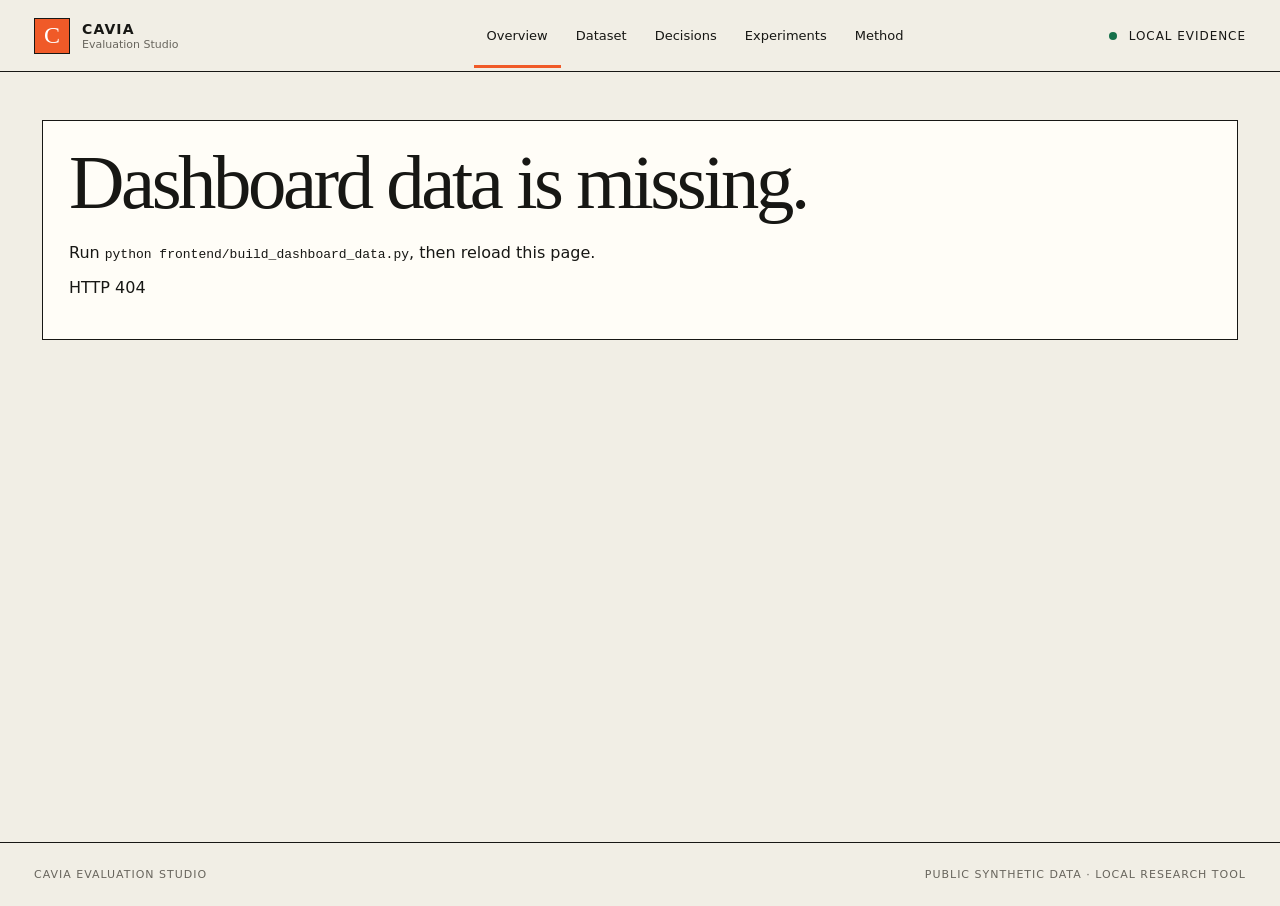
==== index.html @ bb99e4e7 "feat: add CAVIA evaluation studio" ====
<!doctype html>
<html lang="en">
<head>
  <meta charset="utf-8">
  <meta name="viewport" content="width=device-width, initial-scale=1">
  <meta name="description" content="Local research dashboard for the CAVIA sequential matching policy.">
  <title>CAVIA Evaluation Studio</title>
  <link rel="stylesheet" href="styles.css">
</head>
<body>
  <header class="masthead">
    <a class="brand" href="#overview" aria-label="CAVIA Evaluation Studio home">
      <span class="brand-mark">C</span>
      <span><strong>CAVIA</strong><small>Evaluation Studio</small></span>
    </a>
    <nav aria-label="Dashboard sections">
      <button class="nav-link active" data-view="overview">Overview</button>
      <button class="nav-link" data-view="dataset">Dataset</button>
      <button class="nav-link" data-view="decisions">Decisions</button>
      <button class="nav-link" data-view="experiments">Experiments</button>
      <button class="nav-link" data-view="method">Method</button>
    </nav>
    <div class="run-state"><span></span> Local evidence</div>
  </header>

  <main id="app">
    <section class="view active" id="view-overview" aria-labelledby="overview-title">
      <div class="hero-grid">
        <div>
          <p class="eyebrow">Sequential reciprocal matching / public simulator</p>
          <h1 id="overview-title">See every decision.<br>Question every score.</h1>
          <p class="hero-copy">A visual workbench for the synthetic populations, clarification choices, feasible graph, daily allocation and matched-seed experiments behind CAVIA.</p>
        </div>
        <div class="hero-note">
          <span>Evidence boundary</span>
          <p>This dashboard contains synthetic public data and local simulator results. It does not describe real people or real-world relationship outcomes.</p>
        </div>
      </div>

      <div class="metric-strip" id="overview-metrics"></div>

      <div class="split-layout overview-panels">
        <article class="panel panel-dark">
          <div class="panel-heading">
            <div><span class="section-index">01</span><h2>Scenario scorecard</h2></div>
            <select id="overview-method" aria-label="Choose experiment method"></select>
          </div>
          <div id="scenario-bars" class="scenario-bars"></div>
        </article>
        <article class="panel">
          <div class="panel-heading">
            <div><span class="section-index">02</span><h2>Outcome funnel</h2></div>
          </div>
          <div id="outcome-funnel" class="funnel"></div>
          <p class="panel-footnote">Aggregated across the selected method's public experiment episodes.</p>
        </article>
      </div>

      <article class="finding-band">
        <span>Current finding</span>
        <p id="current-finding">Loading experiment evidence…</p>
      </article>
    </section>

    <section class="view" id="view-dataset" aria-labelledby="dataset-title">
      <div class="section-intro">
        <div><p class="eyebrow">Observable snapshots only</p><h1 id="dataset-title">Dataset explorer</h1></div>
        <p>Inspect all 2,000 synthetic profiles without exposing hidden simulator truth. Select a pool, filter the table, and open any member for observed fields and missingness.</p>
      </div>
      <div class="toolbar">
        <label>Pool<select id="pool-select"></select></label>
        <label>Search<input id="member-search" type="search" placeholder="ID, zone or gender"></label>
        <label>Status<select id="availability-filter"><option value="all">All members</option><option value="available">Available</option><option value="unavailable">Unavailable</option></select></label>
      </div>
      <div class="dataset-summary" id="dataset-summary"></div>
      <div class="table-shell">
        <table>
          <thead><tr><th>Member</th><th>Age</th><th>Gender</th><th>Zone</th><th>Availability</th><th>Hard known</th><th>Soft known</th></tr></thead>
          <tbody id="member-rows"></tbody>
        </table>
      </div>
      <div class="pagination"><span id="member-count"></span><button id="show-more-members">Show 50 more</button></div>
    </section>

    <section class="view" id="view-decisions" aria-labelledby="decisions-title">
      <div class="section-intro">
        <div><p class="eyebrow">Day-30 snapshot inspection</p><h1 id="decisions-title">Decision inspector</h1></div>
        <p>Follow the ask phase and match phase using the same observable state the policy receives.</p>
      </div>
      <div class="decision-controls"><label>Pool<select id="decision-pool"></select></label><div id="decision-day" class="day-stamp"></div></div>
      <div class="decision-flow" aria-label="CAVIA decision sequence">
        <div><span>1</span><strong>Filter</strong><small>Remove known hard failures</small></div>
        <i>→</i><div><span>2</span><strong>Clarify</strong><small>Rank blocked edges</small></div>
        <i>→</i><div><span>3</span><strong>Score</strong><small>Value feasible edges</small></div>
        <i>→</i><div><span>4</span><strong>Allocate</strong><small>Select non-overlapping pairs</small></div>
      </div>
      <div class="decision-grid">
        <article class="panel"><div class="panel-heading"><div><span class="section-index">Ask</span><h2>Clarification queue</h2></div><span class="pill" id="ask-budget"></span></div><div id="ask-list" class="ask-list"></div></article>
        <article class="panel"><div class="panel-heading"><div><span class="section-index">Match</span><h2>Selected batch</h2></div><span class="pill" id="pair-count"></span></div><div id="pair-list" class="pair-list"></div></article>
      </div>
      <article class="panel edge-panel">
        <div class="panel-heading"><div><span class="section-index">Graph</span><h2>Top feasible edges</h2></div><span class="legend"><b></b>Selected edge</span></div>
        <div class="table-shell"><table><thead><tr><th>Pair</th><th>Zones</th><th>CAVIA score</th><th>Decision</th></tr></thead><tbody id="edge-rows"></tbody></table></div>
      </article>
    </section>

    <section class="view" id="view-experiments" aria-labelledby="experiments-title">
      <div class="section-intro">
        <div><p class="eyebrow">Matched seeds 101–103 / six scenarios</p><h1 id="experiments-title">Experiment room</h1></div>
        <p>Compare the full prototype, supplied greedy baseline, and component ablations. Values are preliminary public-simulator evidence.</p>
      </div>
      <div class="experiment-note"><strong>Read this first.</strong> Eighteen public episodes are enough to detect failures, not enough to guarantee private-evaluation performance.</div>
      <div class="table-shell comparison-shell"><table><thead><tr><th>Method</th><th>Primary score</th><th>Coverage</th><th>Mutual / 100</th><th>Ask cost</th><th>Episodes</th></tr></thead><tbody id="method-rows"></tbody></table></div>
      <article class="panel heatmap-panel"><div class="panel-heading"><div><span class="section-index">Scenario</span><h2>MSMI / 100 heatmap</h2></div></div><div id="scenario-heatmap" class="heatmap"></div></article>
      <div class="evidence-columns">
        <article><span class="evidence-label good">Where CAVIA helps</span><h3>Development, cold-start, shift and drift</h3><p>The prototype sometimes changes the selected path productively. On development seed 101, it produced two MSMI outcomes versus greedy’s one.</p></article>
        <article><span class="evidence-label caution">Where it fails</span><h3>Sparse geography</h3><p>On sparse seed 102, targeted clarification missed the only successful path found by greedy. The question-value heuristic needs a sparse-supply safeguard.</p></article>
        <article><span class="evidence-label neutral">What remains unproven</span><h3>Extra model complexity</h3><p>Removing uncertainty, feedback weighting, or local pair exchanges did not change the primary score on this seed set.</p></article>
      </div>
    </section>

    <section class="view" id="view-method" aria-labelledby="method-title">
      <div class="section-intro">
        <div><p class="eyebrow">Constraint-Aware Value-of-Information Allocation</p><h1 id="method-title">How CAVIA works</h1></div>
        <p>An explainable, dependency-free policy. Every soft decision happens after reciprocal hard feasibility.</p>
      </div>
      <div class="method-stack">
        <article><b>01</b><div><h2>Protect the boundary</h2><p>Known hard failures remove an edge. Missing hard information blocks it. A soft score never turns an invalid pair into a valid one.</p></div></article>
        <article><b>02</b><div><h2>Spend questions where they can change the graph</h2><p>Blocked edges, candidate scarcity, resolvability and waiting time create an observable value-of-information proxy.</p></div></article>
        <article><b>03</b><div><h2>Score only feasible pairs</h2><p>Observed soft agreement, scarcity, waiting, mature feedback and uncertainty form the edge value. Missing values never count as agreement.</p></div></article>
        <article><b>04</b><div><h2>Improve the complete batch</h2><p>Greedy matching is followed by deterministic two-edge exchanges. The batch remains feasible and non-overlapping.</p></div></article>
        <article><b>05</b><div><h2>Learn only from mature evidence</h2><p>Responses, dates and MSMI remain separate. Later-observed profile fields cannot leak into earlier assignments.</p></div></article>
      </div>
      <div class="contract-box"><strong>Evaluation contract</strong><div><span>Observable JSON only</span><span>Offline CPU</span><span>10 seconds per call</span><span>No hidden truth</span><span>Deterministic output</span></div></div>
    </section>
  </main>

  <aside class="member-drawer" id="member-drawer" aria-hidden="true">
    <button class="drawer-close" id="drawer-close" aria-label="Close member details">×</button>
    <div id="drawer-content"></div>
  </aside>
  <div class="drawer-scrim" id="drawer-scrim"></div>

  <footer><span>CAVIA Evaluation Studio</span><span>Public synthetic data · local research tool</span></footer>
  <script src="app.js"></script>
</body>
</html>
---- styles.css ----
:root {
  --ink: #171714;
  --paper: #f1eee5;
  --white: #fffdf7;
  --line: #c9c3b5;
  --muted: #68655d;
  --blue: #1d4ed8;
  --orange: #f05a28;
  --green: #15704a;
  --yellow: #f2c94c;
  --red: #b83a2e;
  --font-display: Georgia, "Times New Roman", serif;
  --font-ui: Inter, ui-sans-serif, system-ui, -apple-system, "Segoe UI", sans-serif;
}

* { box-sizing: border-box; }
html { scroll-behavior: smooth; }
body { margin: 0; background: var(--paper); color: var(--ink); font-family: var(--font-ui); }
button, input, select { font: inherit; }
button { color: inherit; }

.masthead { min-height: 72px; display: grid; grid-template-columns: 280px 1fr 170px; align-items: center; gap: 28px; padding: 0 34px; border-bottom: 1px solid var(--ink); background: var(--paper); position: sticky; top: 0; z-index: 20; }
.brand { color: inherit; text-decoration: none; display: flex; align-items: center; gap: 12px; }
.brand-mark { width: 36px; height: 36px; background: var(--orange); color: white; display: grid; place-items: center; font-family: var(--font-display); font-size: 24px; border: 1px solid var(--ink); }
.brand strong, .brand small { display: block; }
.brand strong { letter-spacing: .08em; font-size: 14px; }
.brand small { color: var(--muted); font-size: 11px; margin-top: 1px; }
nav { display: flex; justify-content: center; gap: 2px; }
.nav-link { border: 0; background: transparent; padding: 25px 13px 22px; cursor: pointer; border-bottom: 3px solid transparent; font-size: 13px; }
.nav-link:hover, .nav-link.active { border-color: var(--orange); }
.run-state { font-size: 12px; text-align: right; text-transform: uppercase; letter-spacing: .08em; }
.run-state span { width: 8px; height: 8px; display: inline-block; background: var(--green); border-radius: 50%; margin-right: 7px; }

main { max-width: 1500px; margin: 0 auto; padding: 48px 42px 80px; min-height: calc(100vh - 130px); }
.view { display: none; }
.view.active { display: block; animation: reveal .24s ease-out; }
@keyframes reveal { from { opacity: 0; transform: translateY(5px); } to { opacity: 1; transform: none; } }
.eyebrow { margin: 0 0 14px; color: var(--blue); font-size: 12px; font-weight: 750; letter-spacing: .13em; text-transform: uppercase; }
h1, h2, h3, p { margin-top: 0; }
h1 { font-family: var(--font-display); font-weight: 400; font-size: clamp(50px, 6vw, 92px); line-height: .94; letter-spacing: -.045em; margin-bottom: 24px; }
h2 { font-family: var(--font-display); font-weight: 400; font-size: 28px; margin: 0; }
h3 { font-family: var(--font-display); font-size: 24px; margin-bottom: 10px; }

.hero-grid { display: grid; grid-template-columns: minmax(0, 1.7fr) minmax(280px, .7fr); gap: 80px; align-items: end; padding: 28px 0 58px; }
.hero-copy { max-width: 730px; color: var(--muted); font-size: 18px; line-height: 1.6; }
.hero-note { border-top: 4px solid var(--orange); padding-top: 18px; }
.hero-note span { text-transform: uppercase; font-size: 11px; letter-spacing: .12em; font-weight: 800; }
.hero-note p { margin: 10px 0 0; line-height: 1.55; font-size: 14px; }

.metric-strip { display: grid; grid-template-columns: repeat(4, 1fr); border: 1px solid var(--ink); background: var(--white); margin-bottom: 28px; }
.metric { padding: 22px 24px; border-right: 1px solid var(--ink); }
.metric:last-child { border-right: 0; }
.metric span { color: var(--muted); font-size: 11px; text-transform: uppercase; letter-spacing: .1em; }
.metric strong { display: block; font-family: var(--font-display); font-size: 38px; font-weight: 400; margin-top: 8px; }
.metric small { display: block; color: var(--muted); margin-top: 4px; }

.split-layout { display: grid; grid-template-columns: 1.15fr .85fr; gap: 28px; }
.panel { background: var(--white); border: 1px solid var(--ink); padding: 26px; }
.panel-dark { background: var(--ink); color: var(--white); }
.panel-heading { display: flex; justify-content: space-between; align-items: center; gap: 18px; margin-bottom: 28px; }
.panel-heading > div { display: flex; align-items: baseline; gap: 12px; }
.section-index { color: var(--orange); font-size: 11px; text-transform: uppercase; letter-spacing: .13em; font-weight: 800; }
select, input { border: 1px solid var(--ink); background: var(--white); padding: 10px 12px; color: var(--ink); min-height: 42px; }
.panel-dark select { background: var(--ink); color: var(--white); border-color: #6f6f69; }
.scenario-bars { display: grid; gap: 15px; }
.bar-row { display: grid; grid-template-columns: 105px 1fr 45px; gap: 12px; align-items: center; font-size: 12px; }
.bar-track { height: 10px; background: #454541; position: relative; }
.bar-fill { height: 100%; background: var(--orange); min-width: 2px; }
.bar-row strong { text-align: right; font-size: 12px; }
.funnel { display: grid; gap: 12px; }
.funnel-row { display: grid; grid-template-columns: 130px 1fr 55px; align-items: center; gap: 12px; }
.funnel-track { height: 34px; background: #e6e0d3; }
.funnel-fill { height: 100%; background: var(--blue); }
.funnel-row:nth-child(2) .funnel-fill { background: #496fd7; }
.funnel-row:nth-child(3) .funnel-fill { background: #7893df; }
.funnel-row:nth-child(4) .funnel-fill { background: var(--orange); }
.panel-footnote { color: var(--muted); font-size: 11px; margin: 22px 0 0; }
.finding-band { margin-top: 28px; border: 1px solid var(--ink); display: grid; grid-template-columns: 180px 1fr; background: var(--yellow); }
.finding-band span { padding: 22px; text-transform: uppercase; font-size: 11px; letter-spacing: .12em; font-weight: 800; border-right: 1px solid var(--ink); }
.finding-band p { margin: 0; padding: 20px 24px; line-height: 1.55; }

.section-intro { display: grid; grid-template-columns: 1fr minmax(280px, 470px); align-items: end; gap: 80px; margin-bottom: 42px; }
.section-intro h1 { font-size: clamp(46px, 5vw, 76px); margin: 0; }
.section-intro > p { color: var(--muted); line-height: 1.6; margin: 0; }
.toolbar { display: grid; grid-template-columns: 220px 1fr 220px; gap: 14px; margin-bottom: 20px; }
label { display: grid; gap: 7px; text-transform: uppercase; font-size: 10px; letter-spacing: .1em; font-weight: 750; }
.dataset-summary { display: grid; grid-template-columns: repeat(5, 1fr); border: 1px solid var(--ink); border-bottom: 0; background: var(--white); }
.summary-cell { padding: 16px 18px; border-right: 1px solid var(--line); }
.summary-cell:last-child { border-right: 0; }
.summary-cell small, .summary-cell strong { display: block; }
.summary-cell small { color: var(--muted); font-size: 10px; text-transform: uppercase; letter-spacing: .08em; }
.summary-cell strong { margin-top: 6px; font-size: 19px; }
.table-shell { overflow-x: auto; border: 1px solid var(--ink); background: var(--white); }
table { width: 100%; border-collapse: collapse; font-size: 13px; }
th { background: var(--ink); color: var(--white); padding: 13px 16px; text-align: left; font-size: 10px; text-transform: uppercase; letter-spacing: .09em; white-space: nowrap; }
td { padding: 13px 16px; border-bottom: 1px solid var(--line); vertical-align: middle; }
tbody tr:last-child td { border-bottom: 0; }
tbody tr.clickable { cursor: pointer; }
tbody tr.clickable:hover { background: #ebe6da; }
.member-id { font-family: ui-monospace, SFMono-Regular, Consolas, monospace; font-size: 11px; }
.status-dot { display: inline-block; width: 7px; height: 7px; border-radius: 50%; margin-right: 7px; background: var(--muted); }
.status-dot.yes { background: var(--green); }
.progress-mini { width: 90px; height: 6px; background: #ddd7ca; display: inline-block; vertical-align: middle; margin-right: 8px; }
.progress-mini b { display: block; height: 100%; background: var(--blue); }
.pagination { display: flex; justify-content: space-between; align-items: center; margin-top: 14px; color: var(--muted); font-size: 12px; }
.pagination button { border: 1px solid var(--ink); padding: 10px 15px; background: transparent; cursor: pointer; }

.decision-controls { display: flex; justify-content: space-between; align-items: end; margin-bottom: 22px; }
.decision-controls label { width: 230px; }
.day-stamp { border: 1px solid var(--ink); padding: 12px 18px; background: var(--yellow); font-weight: 800; }
.decision-flow { display: grid; grid-template-columns: 1fr 32px 1fr 32px 1fr 32px 1fr; align-items: stretch; margin: 26px 0; }
.decision-flow > div { border: 1px solid var(--ink); padding: 17px; background: var(--white); }
.decision-flow > i { display: grid; place-items: center; font-style: normal; }
.decision-flow span { color: var(--orange); margin-right: 7px; font-weight: 800; }
.decision-flow strong, .decision-flow small { display: block; }
.decision-flow small { color: var(--muted); margin-top: 7px; }
.decision-grid { display: grid; grid-template-columns: 1fr 1fr; gap: 28px; }
.pill { border: 1px solid currentColor; padding: 7px 9px; font-size: 10px; text-transform: uppercase; letter-spacing: .08em; }
.ask-list, .pair-list { display: grid; gap: 8px; }
.ask-item, .pair-item { display: grid; grid-template-columns: 34px 1fr auto; gap: 12px; align-items: center; border-top: 1px solid var(--line); padding: 13px 0; }
.ask-item:first-child, .pair-item:first-child { border-top: 0; }
.item-number { width: 28px; height: 28px; display: grid; place-items: center; background: var(--orange); color: white; font-size: 11px; }
.item-copy strong, .item-copy small { display: block; }
.item-copy small { color: var(--muted); margin-top: 3px; }
.edge-panel { margin-top: 28px; }
.legend { font-size: 11px; color: var(--muted); }
.legend b { display: inline-block; width: 18px; height: 7px; background: var(--orange); margin-right: 7px; }
.selected-row { background: #fff0e8; }
.score-bar { display: inline-block; height: 7px; background: var(--blue); margin-right: 8px; vertical-align: middle; }

.experiment-note { border-left: 6px solid var(--orange); background: var(--white); padding: 17px 20px; margin-bottom: 20px; }
.comparison-shell tbody tr:first-child { background: #fff0e8; font-weight: 700; }
.heatmap-panel { margin-top: 28px; }
.heatmap { display: grid; gap: 6px; }
.heat-row { display: grid; grid-template-columns: 180px repeat(6, minmax(78px, 1fr)); gap: 6px; }
.heat-cell { min-height: 58px; display: grid; place-items: center; border: 1px solid var(--line); font-size: 12px; }
.heat-cell.head { min-height: 32px; border: 0; color: var(--muted); font-size: 9px; text-transform: uppercase; letter-spacing: .08em; }
.heat-cell.method { justify-items: start; border: 0; font-weight: 700; }
.evidence-columns { display: grid; grid-template-columns: repeat(3, 1fr); gap: 20px; margin-top: 28px; }
.evidence-columns article { border-top: 4px solid var(--ink); padding: 20px 0; }
.evidence-columns p { color: var(--muted); line-height: 1.55; }
.evidence-label { font-size: 10px; text-transform: uppercase; letter-spacing: .1em; font-weight: 800; }
.evidence-label.good { color: var(--green); }.evidence-label.caution { color: var(--red); }.evidence-label.neutral { color: var(--blue); }

.method-stack { border-top: 1px solid var(--ink); }
.method-stack article { display: grid; grid-template-columns: 100px 1fr; gap: 30px; padding: 30px 0; border-bottom: 1px solid var(--ink); }
.method-stack article > b { color: var(--orange); font-family: var(--font-display); font-size: 52px; font-weight: 400; }
.method-stack p { color: var(--muted); line-height: 1.6; max-width: 780px; margin: 8px 0 0; }
.contract-box { margin-top: 34px; background: var(--blue); color: white; padding: 26px; }
.contract-box > strong { text-transform: uppercase; font-size: 11px; letter-spacing: .12em; }
.contract-box div { display: flex; flex-wrap: wrap; gap: 10px; margin-top: 18px; }
.contract-box span { border: 1px solid white; padding: 9px 12px; font-size: 12px; }

.member-drawer { position: fixed; right: 0; top: 0; bottom: 0; width: min(560px, 94vw); background: var(--white); border-left: 1px solid var(--ink); z-index: 50; padding: 34px; transform: translateX(102%); transition: transform .25s ease; overflow-y: auto; }
.member-drawer.open { transform: none; }
.drawer-scrim { position: fixed; inset: 0; background: #17171488; z-index: 40; display: none; }
.drawer-scrim.open { display: block; }
.drawer-close { position: absolute; right: 22px; top: 18px; border: 0; background: transparent; font-size: 34px; cursor: pointer; }
.drawer-title { font-family: var(--font-display); font-size: 38px; margin: 32px 0 8px; word-break: break-all; }
.drawer-meta { color: var(--muted); margin-bottom: 28px; }
.field-group { margin-top: 28px; }
.field-group h3 { font-size: 21px; padding-bottom: 9px; border-bottom: 1px solid var(--ink); }
.field-row { display: grid; grid-template-columns: 150px 1fr 86px; gap: 10px; padding: 10px 0; border-bottom: 1px solid var(--line); font-size: 12px; }
.field-row span:last-child { text-align: right; color: var(--muted); }
.field-value { word-break: break-word; }

footer { border-top: 1px solid var(--ink); padding: 25px 34px; display: flex; justify-content: space-between; color: var(--muted); font-size: 11px; text-transform: uppercase; letter-spacing: .09em; }
.empty { color: var(--muted); padding: 22px 0; }

@media (max-width: 980px) {
  .masthead { grid-template-columns: 1fr auto; padding: 12px 20px; }
  .masthead nav { grid-column: 1 / -1; order: 3; overflow-x: auto; justify-content: start; }
  .run-state { display: none; }
  .nav-link { padding: 10px 12px; }
  main { padding: 34px 20px 60px; }
  .hero-grid, .section-intro { grid-template-columns: 1fr; gap: 28px; }
  .metric-strip { grid-template-columns: 1fr 1fr; }
  .metric:nth-child(2) { border-right: 0; }.metric:nth-child(-n+2) { border-bottom: 1px solid var(--ink); }
  .split-layout, .decision-grid, .evidence-columns { grid-template-columns: 1fr; }
  .toolbar { grid-template-columns: 1fr; }
  .dataset-summary { grid-template-columns: 1fr 1fr; }
  .summary-cell { border-bottom: 1px solid var(--line); }
  .decision-flow { grid-template-columns: 1fr; gap: 7px; }.decision-flow > i { transform: rotate(90deg); }
  .heat-row { grid-template-columns: 135px repeat(6, 72px); width: max-content; }
  .heatmap { overflow-x: auto; }
}

@media (max-width: 560px) {
  h1 { font-size: 48px; }
  .metric-strip { grid-template-columns: 1fr; }
  .metric { border-right: 0; border-bottom: 1px solid var(--ink); }
  .finding-band { grid-template-columns: 1fr; }.finding-band span { border-right: 0; border-bottom: 1px solid var(--ink); }
  .method-stack article { grid-template-columns: 60px 1fr; }.method-stack article > b { font-size: 38px; }
  footer { flex-direction: column; gap: 8px; }
}
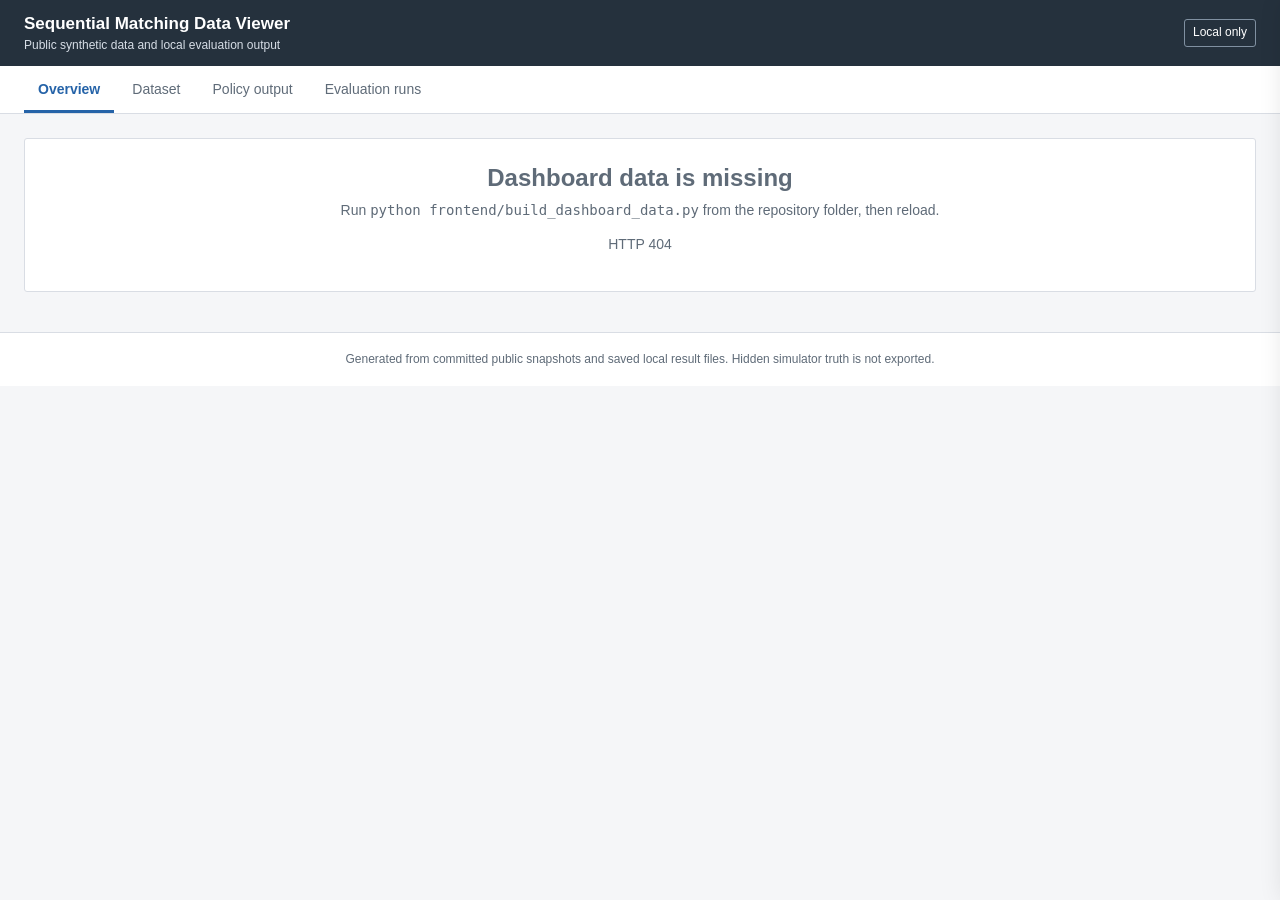
==== commit 2e36d178: "refactor: simplify evaluation data viewer" ====
--- a/index.html
+++ b/index.html
@@ -3,145 +3,129 @@
 <head>
   <meta charset="utf-8">
   <meta name="viewport" content="width=device-width, initial-scale=1">
-  <meta name="description" content="Local research dashboard for the CAVIA sequential matching policy.">
-  <title>CAVIA Evaluation Studio</title>
+  <meta name="description" content="Local viewer for the sequential matching dataset and evaluation outputs.">
+  <title>Sequential Matching Data Viewer</title>
   <link rel="stylesheet" href="styles.css">
 </head>
 <body>
-  <header class="masthead">
-    <a class="brand" href="#overview" aria-label="CAVIA Evaluation Studio home">
-      <span class="brand-mark">C</span>
-      <span><strong>CAVIA</strong><small>Evaluation Studio</small></span>
-    </a>
-    <nav aria-label="Dashboard sections">
-      <button class="nav-link active" data-view="overview">Overview</button>
-      <button class="nav-link" data-view="dataset">Dataset</button>
-      <button class="nav-link" data-view="decisions">Decisions</button>
-      <button class="nav-link" data-view="experiments">Experiments</button>
-      <button class="nav-link" data-view="method">Method</button>
-    </nav>
-    <div class="run-state"><span></span> Local evidence</div>
+  <header class="app-header">
+    <div>
+      <strong>Sequential Matching Data Viewer</strong>
+      <span>Public synthetic data and local evaluation output</span>
+    </div>
+    <span class="local-label">Local only</span>
   </header>
 
-  <main id="app">
-    <section class="view active" id="view-overview" aria-labelledby="overview-title">
-      <div class="hero-grid">
-        <div>
-          <p class="eyebrow">Sequential reciprocal matching / public simulator</p>
-          <h1 id="overview-title">See every decision.<br>Question every score.</h1>
-          <p class="hero-copy">A visual workbench for the synthetic populations, clarification choices, feasible graph, daily allocation and matched-seed experiments behind CAVIA.</p>
+  <nav class="tabs" aria-label="Viewer sections">
+    <button class="tab active" data-view="overview">Overview</button>
+    <button class="tab" data-view="dataset">Dataset</button>
+    <button class="tab" data-view="output">Policy output</button>
+    <button class="tab" data-view="runs">Evaluation runs</button>
+  </nav>
+
+  <main>
+    <section class="view active" id="view-overview">
+      <div class="page-heading">
+        <div><h1>Overview</h1><p>A plain view of what data is available and what the latest local runs produced.</p></div>
+        <div class="notice">All people and outcomes shown here are synthetic.</div>
+      </div>
+      <div class="summary-grid" id="overview-summary"></div>
+
+      <section class="card">
+        <div class="card-heading"><h2>Public data pools</h2><span>Day-30 observable snapshots</span></div>
+        <div class="table-wrap">
+          <table>
+            <thead><tr><th>Pool</th><th>Members</th><th>Available</th><th>Introductions</th><th>Feedback events</th><th>Hard fields known</th><th>Soft fields known</th></tr></thead>
+            <tbody id="pool-overview-rows"></tbody>
+          </table>
         </div>
-        <div class="hero-note">
-          <span>Evidence boundary</span>
-          <p>This dashboard contains synthetic public data and local simulator results. It does not describe real people or real-world relationship outcomes.</p>
+      </section>
+
+      <section class="card">
+        <div class="card-heading"><h2>Latest evaluation comparison</h2><span>Matched seeds 101–103, six public scenarios</span></div>
+        <div class="table-wrap">
+          <table>
+            <thead><tr><th>Run</th><th>Primary score</th><th>Coverage</th><th>Mutual / 100</th><th>Ask cost</th><th>Episodes</th><th>Valid</th></tr></thead>
+            <tbody id="overview-run-rows"></tbody>
+          </table>
         </div>
+      </section>
+    </section>
+
+    <section class="view" id="view-dataset">
+      <div class="page-heading"><div><h1>Dataset</h1><p>Inspect the exact observable profile fields supplied to a policy.</p></div></div>
+      <div class="filters">
+        <label>Pool<select id="pool-select"></select></label>
+        <label>Search<input id="member-search" type="search" placeholder="Member ID, zone or gender"></label>
+        <label>Availability<select id="availability-filter"><option value="all">All members</option><option value="available">Available</option><option value="unavailable">Unavailable</option></select></label>
+      </div>
+      <div class="summary-grid compact" id="dataset-summary"></div>
+      <section class="card">
+        <div class="card-heading"><h2>Profiles</h2><span id="member-count"></span></div>
+        <div class="table-wrap tall-table">
+          <table>
+            <thead><tr><th>Member ID</th><th>Age</th><th>Gender</th><th>Zone</th><th>Arrived</th><th>Available</th><th>Hard known</th><th>Soft known</th></tr></thead>
+            <tbody id="member-rows"></tbody>
+          </table>
+        </div>
+        <div class="table-actions"><button id="show-more-members">Show 50 more</button><span>Click a row for every observable field.</span></div>
+      </section>
+    </section>
+
+    <section class="view" id="view-output">
+      <div class="page-heading"><div><h1>Policy output</h1><p>Recommendations produced from one public day-30 snapshot. The page does not depend on how the policy is implemented.</p></div></div>
+      <div class="filters one-line"><label>Pool<select id="output-pool"></select></label></div>
+      <div class="summary-grid compact" id="output-summary"></div>
+
+      <div class="two-column">
+        <section class="card">
+          <div class="card-heading"><h2>Clarification requests</h2><span>Questions requested before matching</span></div>
+          <div class="table-wrap"><table><thead><tr><th>#</th><th>Member</th><th>Request</th><th>Cost</th></tr></thead><tbody id="ask-rows"></tbody></table></div>
+        </section>
+        <section class="card">
+          <div class="card-heading"><h2>Selected matches</h2><span>Non-overlapping reciprocal pairs</span></div>
+          <div class="table-wrap"><table><thead><tr><th>#</th><th>Member A</th><th>Member B</th><th>Status</th></tr></thead><tbody id="match-rows"></tbody></table></div>
+        </section>
       </div>
 
-      <div class="metric-strip" id="overview-metrics"></div>
+      <section class="card">
+        <div class="card-heading"><h2>Candidate pair scores</h2><span>Top 100 feasible edges; selected pairs are marked</span></div>
+        <div class="table-wrap tall-table"><table><thead><tr><th>Member A</th><th>Member B</th><th>Zone A</th><th>Zone B</th><th>Score</th><th>Selected</th></tr></thead><tbody id="edge-rows"></tbody></table></div>
+      </section>
 
-      <div class="split-layout overview-panels">
-        <article class="panel panel-dark">
-          <div class="panel-heading">
-            <div><span class="section-index">01</span><h2>Scenario scorecard</h2></div>
-            <select id="overview-method" aria-label="Choose experiment method"></select>
-          </div>
-          <div id="scenario-bars" class="scenario-bars"></div>
-        </article>
-        <article class="panel">
-          <div class="panel-heading">
-            <div><span class="section-index">02</span><h2>Outcome funnel</h2></div>
-          </div>
-          <div id="outcome-funnel" class="funnel"></div>
-          <p class="panel-footnote">Aggregated across the selected method's public experiment episodes.</p>
-        </article>
-      </div>
-
-      <article class="finding-band">
-        <span>Current finding</span>
-        <p id="current-finding">Loading experiment evidence…</p>
-      </article>
+      <section class="card">
+        <div class="card-heading"><h2>Observed feedback in snapshot</h2><span>Historical events available before this recommendation</span></div>
+        <div class="table-wrap"><table><thead><tr><th>Event type</th><th>Count</th></tr></thead><tbody id="feedback-rows"></tbody></table></div>
+      </section>
     </section>
 
-    <section class="view" id="view-dataset" aria-labelledby="dataset-title">
-      <div class="section-intro">
-        <div><p class="eyebrow">Observable snapshots only</p><h1 id="dataset-title">Dataset explorer</h1></div>
-        <p>Inspect all 2,000 synthetic profiles without exposing hidden simulator truth. Select a pool, filter the table, and open any member for observed fields and missingness.</p>
+    <section class="view" id="view-runs">
+      <div class="page-heading">
+        <div><h1>Evaluation runs</h1><p>Open a saved result file and inspect its aggregate, scenario, and episode-level output.</p></div>
+        <div class="notice warning">Public simulator evidence, not a private leaderboard result.</div>
       </div>
-      <div class="toolbar">
-        <label>Pool<select id="pool-select"></select></label>
-        <label>Search<input id="member-search" type="search" placeholder="ID, zone or gender"></label>
-        <label>Status<select id="availability-filter"><option value="all">All members</option><option value="available">Available</option><option value="unavailable">Unavailable</option></select></label>
-      </div>
-      <div class="dataset-summary" id="dataset-summary"></div>
-      <div class="table-shell">
-        <table>
-          <thead><tr><th>Member</th><th>Age</th><th>Gender</th><th>Zone</th><th>Availability</th><th>Hard known</th><th>Soft known</th></tr></thead>
-          <tbody id="member-rows"></tbody>
-        </table>
-      </div>
-      <div class="pagination"><span id="member-count"></span><button id="show-more-members">Show 50 more</button></div>
-    </section>
+      <div class="filters one-line"><label>Saved run<select id="run-select"></select></label></div>
+      <div class="summary-grid compact" id="run-summary"></div>
 
-    <section class="view" id="view-decisions" aria-labelledby="decisions-title">
-      <div class="section-intro">
-        <div><p class="eyebrow">Day-30 snapshot inspection</p><h1 id="decisions-title">Decision inspector</h1></div>
-        <p>Follow the ask phase and match phase using the same observable state the policy receives.</p>
-      </div>
-      <div class="decision-controls"><label>Pool<select id="decision-pool"></select></label><div id="decision-day" class="day-stamp"></div></div>
-      <div class="decision-flow" aria-label="CAVIA decision sequence">
-        <div><span>1</span><strong>Filter</strong><small>Remove known hard failures</small></div>
-        <i>→</i><div><span>2</span><strong>Clarify</strong><small>Rank blocked edges</small></div>
-        <i>→</i><div><span>3</span><strong>Score</strong><small>Value feasible edges</small></div>
-        <i>→</i><div><span>4</span><strong>Allocate</strong><small>Select non-overlapping pairs</small></div>
-      </div>
-      <div class="decision-grid">
-        <article class="panel"><div class="panel-heading"><div><span class="section-index">Ask</span><h2>Clarification queue</h2></div><span class="pill" id="ask-budget"></span></div><div id="ask-list" class="ask-list"></div></article>
-        <article class="panel"><div class="panel-heading"><div><span class="section-index">Match</span><h2>Selected batch</h2></div><span class="pill" id="pair-count"></span></div><div id="pair-list" class="pair-list"></div></article>
-      </div>
-      <article class="panel edge-panel">
-        <div class="panel-heading"><div><span class="section-index">Graph</span><h2>Top feasible edges</h2></div><span class="legend"><b></b>Selected edge</span></div>
-        <div class="table-shell"><table><thead><tr><th>Pair</th><th>Zones</th><th>CAVIA score</th><th>Decision</th></tr></thead><tbody id="edge-rows"></tbody></table></div>
-      </article>
-    </section>
+      <section class="card">
+        <div class="card-heading"><h2>Scenario results</h2><span>Means from matched public seeds</span></div>
+        <div class="table-wrap"><table><thead><tr><th>Scenario</th><th>MSMI / 100</th><th>Coverage</th><th>Mutual / 100</th><th>Ask cost</th></tr></thead><tbody id="scenario-rows"></tbody></table></div>
+      </section>
 
-    <section class="view" id="view-experiments" aria-labelledby="experiments-title">
-      <div class="section-intro">
-        <div><p class="eyebrow">Matched seeds 101–103 / six scenarios</p><h1 id="experiments-title">Experiment room</h1></div>
-        <p>Compare the full prototype, supplied greedy baseline, and component ablations. Values are preliminary public-simulator evidence.</p>
-      </div>
-      <div class="experiment-note"><strong>Read this first.</strong> Eighteen public episodes are enough to detect failures, not enough to guarantee private-evaluation performance.</div>
-      <div class="table-shell comparison-shell"><table><thead><tr><th>Method</th><th>Primary score</th><th>Coverage</th><th>Mutual / 100</th><th>Ask cost</th><th>Episodes</th></tr></thead><tbody id="method-rows"></tbody></table></div>
-      <article class="panel heatmap-panel"><div class="panel-heading"><div><span class="section-index">Scenario</span><h2>MSMI / 100 heatmap</h2></div></div><div id="scenario-heatmap" class="heatmap"></div></article>
-      <div class="evidence-columns">
-        <article><span class="evidence-label good">Where CAVIA helps</span><h3>Development, cold-start, shift and drift</h3><p>The prototype sometimes changes the selected path productively. On development seed 101, it produced two MSMI outcomes versus greedy’s one.</p></article>
-        <article><span class="evidence-label caution">Where it fails</span><h3>Sparse geography</h3><p>On sparse seed 102, targeted clarification missed the only successful path found by greedy. The question-value heuristic needs a sparse-supply safeguard.</p></article>
-        <article><span class="evidence-label neutral">What remains unproven</span><h3>Extra model complexity</h3><p>Removing uncertainty, feedback weighting, or local pair exchanges did not change the primary score on this seed set.</p></article>
-      </div>
-    </section>
-
-    <section class="view" id="view-method" aria-labelledby="method-title">
-      <div class="section-intro">
-        <div><p class="eyebrow">Constraint-Aware Value-of-Information Allocation</p><h1 id="method-title">How CAVIA works</h1></div>
-        <p>An explainable, dependency-free policy. Every soft decision happens after reciprocal hard feasibility.</p>
-      </div>
-      <div class="method-stack">
-        <article><b>01</b><div><h2>Protect the boundary</h2><p>Known hard failures remove an edge. Missing hard information blocks it. A soft score never turns an invalid pair into a valid one.</p></div></article>
-        <article><b>02</b><div><h2>Spend questions where they can change the graph</h2><p>Blocked edges, candidate scarcity, resolvability and waiting time create an observable value-of-information proxy.</p></div></article>
-        <article><b>03</b><div><h2>Score only feasible pairs</h2><p>Observed soft agreement, scarcity, waiting, mature feedback and uncertainty form the edge value. Missing values never count as agreement.</p></div></article>
-        <article><b>04</b><div><h2>Improve the complete batch</h2><p>Greedy matching is followed by deterministic two-edge exchanges. The batch remains feasible and non-overlapping.</p></div></article>
-        <article><b>05</b><div><h2>Learn only from mature evidence</h2><p>Responses, dates and MSMI remain separate. Later-observed profile fields cannot leak into earlier assignments.</p></div></article>
-      </div>
-      <div class="contract-box"><strong>Evaluation contract</strong><div><span>Observable JSON only</span><span>Offline CPU</span><span>10 seconds per call</span><span>No hidden truth</span><span>Deterministic output</span></div></div>
+      <section class="card">
+        <div class="card-heading"><h2>Episode output</h2><span>One row per seed and scenario</span></div>
+        <div class="table-wrap tall-table"><table><thead><tr><th>Seed</th><th>Scenario</th><th>Valid</th><th>Assignments</th><th>Mutual</th><th>Dates</th><th>MSMI</th><th>Coverage</th><th>Ask cost</th><th>Missing feedback</th></tr></thead><tbody id="episode-rows"></tbody></table></div>
+      </section>
     </section>
   </main>
 
-  <aside class="member-drawer" id="member-drawer" aria-hidden="true">
-    <button class="drawer-close" id="drawer-close" aria-label="Close member details">×</button>
+  <aside class="drawer" id="member-drawer" aria-hidden="true">
+    <div class="drawer-header"><strong>Observable member record</strong><button id="drawer-close" aria-label="Close member details">Close</button></div>
     <div id="drawer-content"></div>
   </aside>
-  <div class="drawer-scrim" id="drawer-scrim"></div>
+  <div class="scrim" id="drawer-scrim"></div>
 
-  <footer><span>CAVIA Evaluation Studio</span><span>Public synthetic data · local research tool</span></footer>
+  <footer>Generated from committed public snapshots and saved local result files. Hidden simulator truth is not exported.</footer>
   <script src="app.js"></script>
 </body>
 </html>
--- a/styles.css
+++ b/styles.css
@@ -1,195 +1,110 @@
 :root {
-  --ink: #171714;
-  --paper: #f1eee5;
-  --white: #fffdf7;
-  --line: #c9c3b5;
-  --muted: #68655d;
-  --blue: #1d4ed8;
-  --orange: #f05a28;
-  --green: #15704a;
-  --yellow: #f2c94c;
-  --red: #b83a2e;
-  --font-display: Georgia, "Times New Roman", serif;
-  --font-ui: Inter, ui-sans-serif, system-ui, -apple-system, "Segoe UI", sans-serif;
+  color-scheme: light;
+  --bg: #f5f6f8;
+  --surface: #ffffff;
+  --border: #d9dde4;
+  --border-dark: #b8bec8;
+  --text: #1f2933;
+  --muted: #5f6b78;
+  --blue: #2563a8;
+  --blue-light: #eaf2fb;
+  --green: #237a4b;
+  --red: #b42318;
 }
 
 * { box-sizing: border-box; }
-html { scroll-behavior: smooth; }
-body { margin: 0; background: var(--paper); color: var(--ink); font-family: var(--font-ui); }
+body { margin: 0; background: var(--bg); color: var(--text); font-family: Arial, Helvetica, sans-serif; font-size: 14px; line-height: 1.45; }
 button, input, select { font: inherit; }
-button { color: inherit; }
+button { cursor: pointer; }
 
-.masthead { min-height: 72px; display: grid; grid-template-columns: 280px 1fr 170px; align-items: center; gap: 28px; padding: 0 34px; border-bottom: 1px solid var(--ink); background: var(--paper); position: sticky; top: 0; z-index: 20; }
-.brand { color: inherit; text-decoration: none; display: flex; align-items: center; gap: 12px; }
-.brand-mark { width: 36px; height: 36px; background: var(--orange); color: white; display: grid; place-items: center; font-family: var(--font-display); font-size: 24px; border: 1px solid var(--ink); }
-.brand strong, .brand small { display: block; }
-.brand strong { letter-spacing: .08em; font-size: 14px; }
-.brand small { color: var(--muted); font-size: 11px; margin-top: 1px; }
-nav { display: flex; justify-content: center; gap: 2px; }
-.nav-link { border: 0; background: transparent; padding: 25px 13px 22px; cursor: pointer; border-bottom: 3px solid transparent; font-size: 13px; }
-.nav-link:hover, .nav-link.active { border-color: var(--orange); }
-.run-state { font-size: 12px; text-align: right; text-transform: uppercase; letter-spacing: .08em; }
-.run-state span { width: 8px; height: 8px; display: inline-block; background: var(--green); border-radius: 50%; margin-right: 7px; }
+.app-header { min-height: 64px; padding: 12px 24px; background: #25313d; color: #fff; display: flex; align-items: center; justify-content: space-between; gap: 20px; }
+.app-header div { display: flex; flex-direction: column; }
+.app-header strong { font-size: 17px; }
+.app-header span { color: #d7dee7; font-size: 12px; }
+.app-header .local-label { padding: 4px 8px; color: #fff; border: 1px solid #8090a1; border-radius: 3px; }
 
-main { max-width: 1500px; margin: 0 auto; padding: 48px 42px 80px; min-height: calc(100vh - 130px); }
+.tabs { padding: 0 24px; background: var(--surface); border-bottom: 1px solid var(--border); display: flex; gap: 4px; position: sticky; top: 0; z-index: 10; }
+.tab { padding: 13px 14px 11px; color: var(--muted); background: transparent; border: 0; border-bottom: 3px solid transparent; }
+.tab:hover { color: var(--text); background: #f7f8fa; }
+.tab.active { color: var(--blue); border-bottom-color: var(--blue); font-weight: 700; }
+
+main { max-width: 1480px; margin: 0 auto; padding: 24px; }
 .view { display: none; }
-.view.active { display: block; animation: reveal .24s ease-out; }
-@keyframes reveal { from { opacity: 0; transform: translateY(5px); } to { opacity: 1; transform: none; } }
-.eyebrow { margin: 0 0 14px; color: var(--blue); font-size: 12px; font-weight: 750; letter-spacing: .13em; text-transform: uppercase; }
+.view.active { display: block; }
+.page-heading { margin-bottom: 18px; display: flex; align-items: flex-start; justify-content: space-between; gap: 24px; }
 h1, h2, h3, p { margin-top: 0; }
-h1 { font-family: var(--font-display); font-weight: 400; font-size: clamp(50px, 6vw, 92px); line-height: .94; letter-spacing: -.045em; margin-bottom: 24px; }
-h2 { font-family: var(--font-display); font-weight: 400; font-size: 28px; margin: 0; }
-h3 { font-family: var(--font-display); font-size: 24px; margin-bottom: 10px; }
+h1 { margin-bottom: 4px; font-size: 24px; }
+h2 { margin-bottom: 0; font-size: 16px; }
+.page-heading p, .card-heading span, .table-actions span { color: var(--muted); }
+.notice { max-width: 430px; padding: 9px 12px; color: #344054; background: #eef4fb; border: 1px solid #bfd4eb; border-radius: 3px; font-size: 12px; }
+.notice.warning { color: #704d00; background: #fff8e1; border-color: #ead38a; }
 
-.hero-grid { display: grid; grid-template-columns: minmax(0, 1.7fr) minmax(280px, .7fr); gap: 80px; align-items: end; padding: 28px 0 58px; }
-.hero-copy { max-width: 730px; color: var(--muted); font-size: 18px; line-height: 1.6; }
-.hero-note { border-top: 4px solid var(--orange); padding-top: 18px; }
-.hero-note span { text-transform: uppercase; font-size: 11px; letter-spacing: .12em; font-weight: 800; }
-.hero-note p { margin: 10px 0 0; line-height: 1.55; font-size: 14px; }
+.summary-grid { display: grid; grid-template-columns: repeat(4, minmax(150px, 1fr)); gap: 12px; margin-bottom: 18px; }
+.summary-grid.compact { grid-template-columns: repeat(5, minmax(130px, 1fr)); }
+.summary-item { padding: 14px 16px; background: var(--surface); border: 1px solid var(--border); border-radius: 3px; }
+.summary-item span { display: block; margin-bottom: 4px; color: var(--muted); font-size: 11px; text-transform: uppercase; letter-spacing: .04em; }
+.summary-item strong { font-size: 22px; font-weight: 600; }
+.summary-item small { display: block; margin-top: 3px; color: var(--muted); }
 
-.metric-strip { display: grid; grid-template-columns: repeat(4, 1fr); border: 1px solid var(--ink); background: var(--white); margin-bottom: 28px; }
-.metric { padding: 22px 24px; border-right: 1px solid var(--ink); }
-.metric:last-child { border-right: 0; }
-.metric span { color: var(--muted); font-size: 11px; text-transform: uppercase; letter-spacing: .1em; }
-.metric strong { display: block; font-family: var(--font-display); font-size: 38px; font-weight: 400; margin-top: 8px; }
-.metric small { display: block; color: var(--muted); margin-top: 4px; }
+.card { margin-bottom: 16px; background: var(--surface); border: 1px solid var(--border); border-radius: 3px; overflow: hidden; }
+.card-heading { min-height: 52px; padding: 13px 16px; border-bottom: 1px solid var(--border); display: flex; align-items: center; justify-content: space-between; gap: 20px; }
+.card-heading span { font-size: 12px; text-align: right; }
 
-.split-layout { display: grid; grid-template-columns: 1.15fr .85fr; gap: 28px; }
-.panel { background: var(--white); border: 1px solid var(--ink); padding: 26px; }
-.panel-dark { background: var(--ink); color: var(--white); }
-.panel-heading { display: flex; justify-content: space-between; align-items: center; gap: 18px; margin-bottom: 28px; }
-.panel-heading > div { display: flex; align-items: baseline; gap: 12px; }
-.section-index { color: var(--orange); font-size: 11px; text-transform: uppercase; letter-spacing: .13em; font-weight: 800; }
-select, input { border: 1px solid var(--ink); background: var(--white); padding: 10px 12px; color: var(--ink); min-height: 42px; }
-.panel-dark select { background: var(--ink); color: var(--white); border-color: #6f6f69; }
-.scenario-bars { display: grid; gap: 15px; }
-.bar-row { display: grid; grid-template-columns: 105px 1fr 45px; gap: 12px; align-items: center; font-size: 12px; }
-.bar-track { height: 10px; background: #454541; position: relative; }
-.bar-fill { height: 100%; background: var(--orange); min-width: 2px; }
-.bar-row strong { text-align: right; font-size: 12px; }
-.funnel { display: grid; gap: 12px; }
-.funnel-row { display: grid; grid-template-columns: 130px 1fr 55px; align-items: center; gap: 12px; }
-.funnel-track { height: 34px; background: #e6e0d3; }
-.funnel-fill { height: 100%; background: var(--blue); }
-.funnel-row:nth-child(2) .funnel-fill { background: #496fd7; }
-.funnel-row:nth-child(3) .funnel-fill { background: #7893df; }
-.funnel-row:nth-child(4) .funnel-fill { background: var(--orange); }
-.panel-footnote { color: var(--muted); font-size: 11px; margin: 22px 0 0; }
-.finding-band { margin-top: 28px; border: 1px solid var(--ink); display: grid; grid-template-columns: 180px 1fr; background: var(--yellow); }
-.finding-band span { padding: 22px; text-transform: uppercase; font-size: 11px; letter-spacing: .12em; font-weight: 800; border-right: 1px solid var(--ink); }
-.finding-band p { margin: 0; padding: 20px 24px; line-height: 1.55; }
+.filters { margin-bottom: 16px; padding: 14px; background: var(--surface); border: 1px solid var(--border); display: grid; grid-template-columns: 220px 1fr 220px; gap: 12px; }
+.filters.one-line { grid-template-columns: minmax(260px, 430px); }
+label { color: #46525f; font-size: 12px; font-weight: 700; }
+select, input { width: 100%; height: 38px; margin-top: 5px; padding: 7px 9px; color: var(--text); background: #fff; border: 1px solid var(--border-dark); border-radius: 2px; }
+select:focus, input:focus, button:focus { outline: 2px solid #8bb9ea; outline-offset: 1px; }
 
-.section-intro { display: grid; grid-template-columns: 1fr minmax(280px, 470px); align-items: end; gap: 80px; margin-bottom: 42px; }
-.section-intro h1 { font-size: clamp(46px, 5vw, 76px); margin: 0; }
-.section-intro > p { color: var(--muted); line-height: 1.6; margin: 0; }
-.toolbar { display: grid; grid-template-columns: 220px 1fr 220px; gap: 14px; margin-bottom: 20px; }
-label { display: grid; gap: 7px; text-transform: uppercase; font-size: 10px; letter-spacing: .1em; font-weight: 750; }
-.dataset-summary { display: grid; grid-template-columns: repeat(5, 1fr); border: 1px solid var(--ink); border-bottom: 0; background: var(--white); }
-.summary-cell { padding: 16px 18px; border-right: 1px solid var(--line); }
-.summary-cell:last-child { border-right: 0; }
-.summary-cell small, .summary-cell strong { display: block; }
-.summary-cell small { color: var(--muted); font-size: 10px; text-transform: uppercase; letter-spacing: .08em; }
-.summary-cell strong { margin-top: 6px; font-size: 19px; }
-.table-shell { overflow-x: auto; border: 1px solid var(--ink); background: var(--white); }
-table { width: 100%; border-collapse: collapse; font-size: 13px; }
-th { background: var(--ink); color: var(--white); padding: 13px 16px; text-align: left; font-size: 10px; text-transform: uppercase; letter-spacing: .09em; white-space: nowrap; }
-td { padding: 13px 16px; border-bottom: 1px solid var(--line); vertical-align: middle; }
+.table-wrap { overflow: auto; }
+.tall-table { max-height: 560px; }
+table { width: 100%; border-collapse: collapse; white-space: nowrap; }
+th { position: sticky; top: 0; z-index: 1; padding: 9px 11px; color: #44505d; background: #f1f3f5; border-bottom: 1px solid var(--border-dark); text-align: left; font-size: 11px; text-transform: uppercase; letter-spacing: .03em; }
+td { padding: 9px 11px; border-bottom: 1px solid #e7e9ed; vertical-align: top; }
 tbody tr:last-child td { border-bottom: 0; }
-tbody tr.clickable { cursor: pointer; }
-tbody tr.clickable:hover { background: #ebe6da; }
-.member-id { font-family: ui-monospace, SFMono-Regular, Consolas, monospace; font-size: 11px; }
-.status-dot { display: inline-block; width: 7px; height: 7px; border-radius: 50%; margin-right: 7px; background: var(--muted); }
-.status-dot.yes { background: var(--green); }
-.progress-mini { width: 90px; height: 6px; background: #ddd7ca; display: inline-block; vertical-align: middle; margin-right: 8px; }
-.progress-mini b { display: block; height: 100%; background: var(--blue); }
-.pagination { display: flex; justify-content: space-between; align-items: center; margin-top: 14px; color: var(--muted); font-size: 12px; }
-.pagination button { border: 1px solid var(--ink); padding: 10px 15px; background: transparent; cursor: pointer; }
+tbody tr:hover { background: #f7faff; }
+tr.clickable { cursor: pointer; }
+tr.selected { background: var(--blue-light); }
+.mono { font-family: Consolas, "Courier New", monospace; font-size: 12px; }
+.muted { color: var(--muted); }
+.yes { color: var(--green); font-weight: 700; }
+.no { color: var(--red); }
+.empty { padding: 22px; color: var(--muted); text-align: center; }
+.tag { display: inline-block; padding: 2px 6px; border: 1px solid var(--border-dark); border-radius: 3px; font-size: 11px; }
+.tag.selected { color: #174d87; background: var(--blue-light); border-color: #a9c8e8; }
 
-.decision-controls { display: flex; justify-content: space-between; align-items: end; margin-bottom: 22px; }
-.decision-controls label { width: 230px; }
-.day-stamp { border: 1px solid var(--ink); padding: 12px 18px; background: var(--yellow); font-weight: 800; }
-.decision-flow { display: grid; grid-template-columns: 1fr 32px 1fr 32px 1fr 32px 1fr; align-items: stretch; margin: 26px 0; }
-.decision-flow > div { border: 1px solid var(--ink); padding: 17px; background: var(--white); }
-.decision-flow > i { display: grid; place-items: center; font-style: normal; }
-.decision-flow span { color: var(--orange); margin-right: 7px; font-weight: 800; }
-.decision-flow strong, .decision-flow small { display: block; }
-.decision-flow small { color: var(--muted); margin-top: 7px; }
-.decision-grid { display: grid; grid-template-columns: 1fr 1fr; gap: 28px; }
-.pill { border: 1px solid currentColor; padding: 7px 9px; font-size: 10px; text-transform: uppercase; letter-spacing: .08em; }
-.ask-list, .pair-list { display: grid; gap: 8px; }
-.ask-item, .pair-item { display: grid; grid-template-columns: 34px 1fr auto; gap: 12px; align-items: center; border-top: 1px solid var(--line); padding: 13px 0; }
-.ask-item:first-child, .pair-item:first-child { border-top: 0; }
-.item-number { width: 28px; height: 28px; display: grid; place-items: center; background: var(--orange); color: white; font-size: 11px; }
-.item-copy strong, .item-copy small { display: block; }
-.item-copy small { color: var(--muted); margin-top: 3px; }
-.edge-panel { margin-top: 28px; }
-.legend { font-size: 11px; color: var(--muted); }
-.legend b { display: inline-block; width: 18px; height: 7px; background: var(--orange); margin-right: 7px; }
-.selected-row { background: #fff0e8; }
-.score-bar { display: inline-block; height: 7px; background: var(--blue); margin-right: 8px; vertical-align: middle; }
+.table-actions { padding: 10px 14px; border-top: 1px solid var(--border); display: flex; align-items: center; gap: 12px; }
+.table-actions button, .drawer-header button { padding: 6px 10px; color: #174d87; background: #fff; border: 1px solid #9fb4ca; border-radius: 2px; }
+.two-column { display: grid; grid-template-columns: 1fr 1fr; gap: 16px; }
 
-.experiment-note { border-left: 6px solid var(--orange); background: var(--white); padding: 17px 20px; margin-bottom: 20px; }
-.comparison-shell tbody tr:first-child { background: #fff0e8; font-weight: 700; }
-.heatmap-panel { margin-top: 28px; }
-.heatmap { display: grid; gap: 6px; }
-.heat-row { display: grid; grid-template-columns: 180px repeat(6, minmax(78px, 1fr)); gap: 6px; }
-.heat-cell { min-height: 58px; display: grid; place-items: center; border: 1px solid var(--line); font-size: 12px; }
-.heat-cell.head { min-height: 32px; border: 0; color: var(--muted); font-size: 9px; text-transform: uppercase; letter-spacing: .08em; }
-.heat-cell.method { justify-items: start; border: 0; font-weight: 700; }
-.evidence-columns { display: grid; grid-template-columns: repeat(3, 1fr); gap: 20px; margin-top: 28px; }
-.evidence-columns article { border-top: 4px solid var(--ink); padding: 20px 0; }
-.evidence-columns p { color: var(--muted); line-height: 1.55; }
-.evidence-label { font-size: 10px; text-transform: uppercase; letter-spacing: .1em; font-weight: 800; }
-.evidence-label.good { color: var(--green); }.evidence-label.caution { color: var(--red); }.evidence-label.neutral { color: var(--blue); }
+.drawer { position: fixed; top: 0; right: 0; z-index: 30; width: min(620px, 94vw); height: 100vh; background: #fff; border-left: 1px solid var(--border-dark); box-shadow: -8px 0 25px rgb(0 0 0 / 12%); transform: translateX(102%); transition: transform .16s ease; overflow: auto; }
+.drawer.open { transform: translateX(0); }
+.drawer-header { position: sticky; top: 0; z-index: 2; padding: 13px 16px; background: #f5f6f8; border-bottom: 1px solid var(--border); display: flex; align-items: center; justify-content: space-between; }
+#drawer-content { padding: 18px; }
+.member-title { margin-bottom: 2px; font-size: 20px; }
+.member-meta { margin-bottom: 18px; color: var(--muted); }
+.field-section { margin-top: 20px; }
+.field-section h3 { margin-bottom: 7px; font-size: 14px; }
+.field-row { display: grid; grid-template-columns: 180px 1fr 100px; gap: 10px; padding: 8px 0; border-bottom: 1px solid #e7e9ed; }
+.field-row span:last-child { color: var(--muted); font-size: 12px; }
+.scrim { position: fixed; inset: 0; z-index: 20; display: none; background: rgb(0 0 0 / 25%); }
+.scrim.open { display: block; }
 
-.method-stack { border-top: 1px solid var(--ink); }
-.method-stack article { display: grid; grid-template-columns: 100px 1fr; gap: 30px; padding: 30px 0; border-bottom: 1px solid var(--ink); }
-.method-stack article > b { color: var(--orange); font-family: var(--font-display); font-size: 52px; font-weight: 400; }
-.method-stack p { color: var(--muted); line-height: 1.6; max-width: 780px; margin: 8px 0 0; }
-.contract-box { margin-top: 34px; background: var(--blue); color: white; padding: 26px; }
-.contract-box > strong { text-transform: uppercase; font-size: 11px; letter-spacing: .12em; }
-.contract-box div { display: flex; flex-wrap: wrap; gap: 10px; margin-top: 18px; }
-.contract-box span { border: 1px solid white; padding: 9px 12px; font-size: 12px; }
+footer { padding: 18px 24px; color: var(--muted); background: #fff; border-top: 1px solid var(--border); text-align: center; font-size: 12px; }
 
-.member-drawer { position: fixed; right: 0; top: 0; bottom: 0; width: min(560px, 94vw); background: var(--white); border-left: 1px solid var(--ink); z-index: 50; padding: 34px; transform: translateX(102%); transition: transform .25s ease; overflow-y: auto; }
-.member-drawer.open { transform: none; }
-.drawer-scrim { position: fixed; inset: 0; background: #17171488; z-index: 40; display: none; }
-.drawer-scrim.open { display: block; }
-.drawer-close { position: absolute; right: 22px; top: 18px; border: 0; background: transparent; font-size: 34px; cursor: pointer; }
-.drawer-title { font-family: var(--font-display); font-size: 38px; margin: 32px 0 8px; word-break: break-all; }
-.drawer-meta { color: var(--muted); margin-bottom: 28px; }
-.field-group { margin-top: 28px; }
-.field-group h3 { font-size: 21px; padding-bottom: 9px; border-bottom: 1px solid var(--ink); }
-.field-row { display: grid; grid-template-columns: 150px 1fr 86px; gap: 10px; padding: 10px 0; border-bottom: 1px solid var(--line); font-size: 12px; }
-.field-row span:last-child { text-align: right; color: var(--muted); }
-.field-value { word-break: break-word; }
-
-footer { border-top: 1px solid var(--ink); padding: 25px 34px; display: flex; justify-content: space-between; color: var(--muted); font-size: 11px; text-transform: uppercase; letter-spacing: .09em; }
-.empty { color: var(--muted); padding: 22px 0; }
-
-@media (max-width: 980px) {
-  .masthead { grid-template-columns: 1fr auto; padding: 12px 20px; }
-  .masthead nav { grid-column: 1 / -1; order: 3; overflow-x: auto; justify-content: start; }
-  .run-state { display: none; }
-  .nav-link { padding: 10px 12px; }
-  main { padding: 34px 20px 60px; }
-  .hero-grid, .section-intro { grid-template-columns: 1fr; gap: 28px; }
-  .metric-strip { grid-template-columns: 1fr 1fr; }
-  .metric:nth-child(2) { border-right: 0; }.metric:nth-child(-n+2) { border-bottom: 1px solid var(--ink); }
-  .split-layout, .decision-grid, .evidence-columns { grid-template-columns: 1fr; }
-  .toolbar { grid-template-columns: 1fr; }
-  .dataset-summary { grid-template-columns: 1fr 1fr; }
-  .summary-cell { border-bottom: 1px solid var(--line); }
-  .decision-flow { grid-template-columns: 1fr; gap: 7px; }.decision-flow > i { transform: rotate(90deg); }
-  .heat-row { grid-template-columns: 135px repeat(6, 72px); width: max-content; }
-  .heatmap { overflow-x: auto; }
+@media (max-width: 900px) {
+  main { padding: 16px; }
+  .summary-grid, .summary-grid.compact { grid-template-columns: repeat(2, 1fr); }
+  .filters { grid-template-columns: 1fr; }
+  .two-column { grid-template-columns: 1fr; }
+  .page-heading { flex-direction: column; gap: 8px; }
 }
 
-@media (max-width: 560px) {
-  h1 { font-size: 48px; }
-  .metric-strip { grid-template-columns: 1fr; }
-  .metric { border-right: 0; border-bottom: 1px solid var(--ink); }
-  .finding-band { grid-template-columns: 1fr; }.finding-band span { border-right: 0; border-bottom: 1px solid var(--ink); }
-  .method-stack article { grid-template-columns: 60px 1fr; }.method-stack article > b { font-size: 38px; }
-  footer { flex-direction: column; gap: 8px; }
+@media (max-width: 600px) {
+  .app-header { padding: 10px 14px; }
+  .tabs { padding: 0 8px; overflow-x: auto; }
+  .tab { white-space: nowrap; }
+  main { padding: 12px; }
+  .summary-grid, .summary-grid.compact { grid-template-columns: 1fr 1fr; }
+  .field-row { grid-template-columns: 1fr; gap: 2px; }
 }
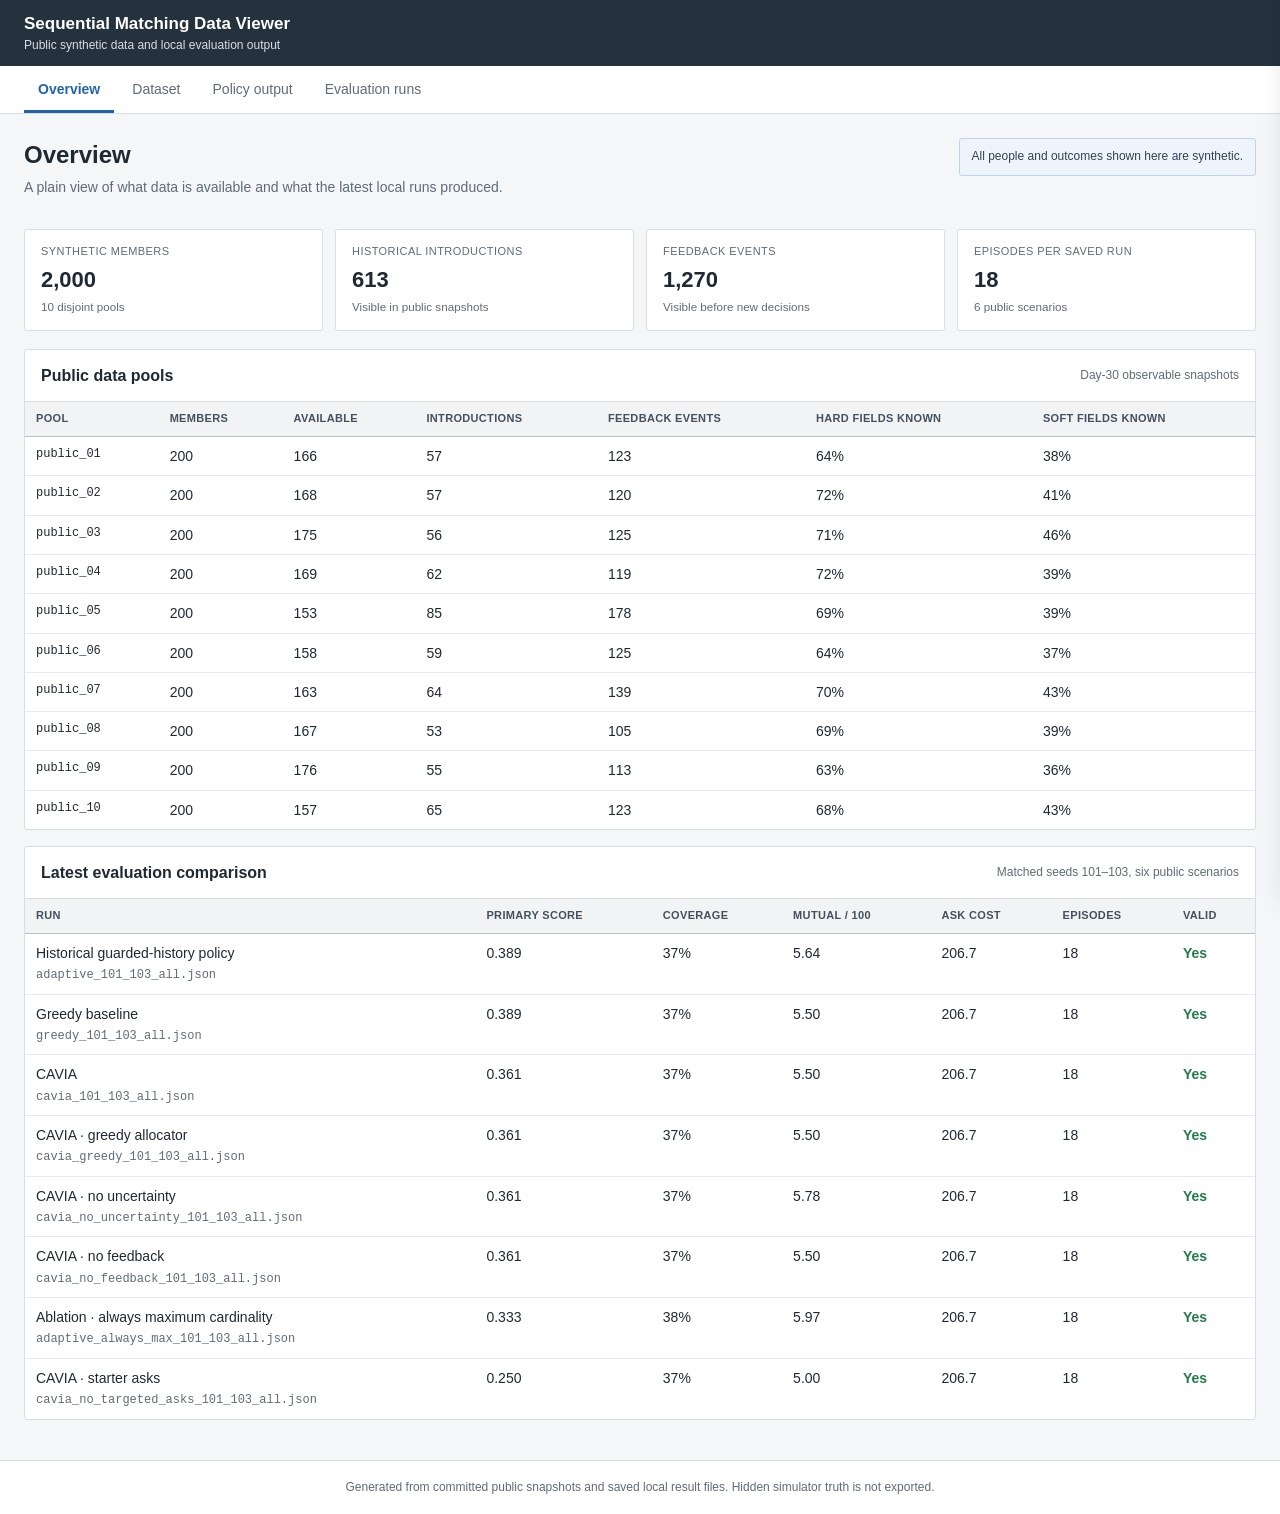
==== commit 2f975461: "Remove local-only dashboard label" ====
--- a/index.html
+++ b/index.html
@@ -13,7 +13,6 @@
       <strong>Sequential Matching Data Viewer</strong>
       <span>Public synthetic data and local evaluation output</span>
     </div>
-    <span class="local-label">Local only</span>
   </header>
 
   <nav class="tabs" aria-label="Viewer sections">
--- a/styles.css
+++ b/styles.css
@@ -21,7 +21,6 @@
 .app-header div { display: flex; flex-direction: column; }
 .app-header strong { font-size: 17px; }
 .app-header span { color: #d7dee7; font-size: 12px; }
-.app-header .local-label { padding: 4px 8px; color: #fff; border: 1px solid #8090a1; border-radius: 3px; }
 
 .tabs { padding: 0 24px; background: var(--surface); border-bottom: 1px solid var(--border); display: flex; gap: 4px; position: sticky; top: 0; z-index: 10; }
 .tab { padding: 13px 14px 11px; color: var(--muted); background: transparent; border: 0; border-bottom: 3px solid transparent; }
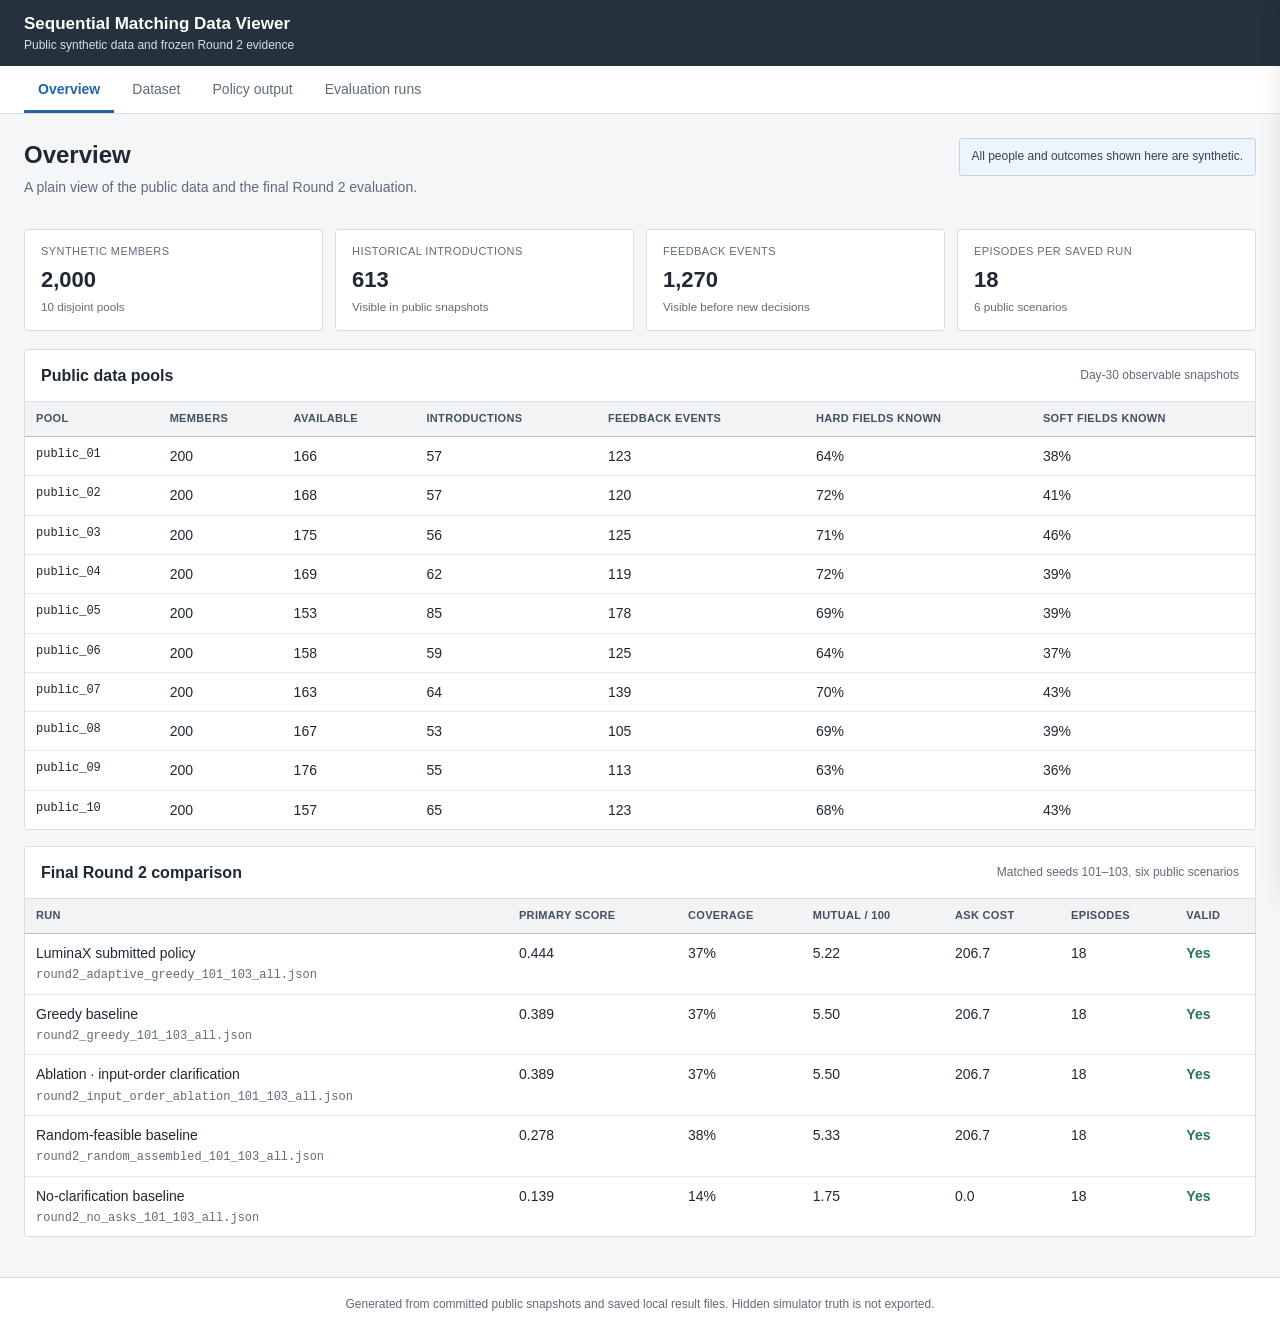
==== commit ec61514b: "Show frozen Round 2 dashboard evidence" ====
--- a/index.html
+++ b/index.html
@@ -3,7 +3,7 @@
 <head>
   <meta charset="utf-8">
   <meta name="viewport" content="width=device-width, initial-scale=1">
-  <meta name="description" content="Local viewer for the sequential matching dataset and evaluation outputs.">
+  <meta name="description" content="Viewer for the sequential matching dataset and frozen Round 2 evaluation evidence.">
   <title>Sequential Matching Data Viewer</title>
   <link rel="stylesheet" href="styles.css">
 </head>
@@ -11,7 +11,7 @@
   <header class="app-header">
     <div>
       <strong>Sequential Matching Data Viewer</strong>
-      <span>Public synthetic data and local evaluation output</span>
+      <span>Public synthetic data and frozen Round 2 evidence</span>
     </div>
   </header>
 
@@ -25,7 +25,7 @@
   <main>
     <section class="view active" id="view-overview">
       <div class="page-heading">
-        <div><h1>Overview</h1><p>A plain view of what data is available and what the latest local runs produced.</p></div>
+        <div><h1>Overview</h1><p>A plain view of the public data and the final Round 2 evaluation.</p></div>
         <div class="notice">All people and outcomes shown here are synthetic.</div>
       </div>
       <div class="summary-grid" id="overview-summary"></div>
@@ -41,7 +41,7 @@
       </section>
 
       <section class="card">
-        <div class="card-heading"><h2>Latest evaluation comparison</h2><span>Matched seeds 101–103, six public scenarios</span></div>
+        <div class="card-heading"><h2>Final Round 2 comparison</h2><span>Matched seeds 101–103, six public scenarios</span></div>
         <div class="table-wrap">
           <table>
             <thead><tr><th>Run</th><th>Primary score</th><th>Coverage</th><th>Mutual / 100</th><th>Ask cost</th><th>Episodes</th><th>Valid</th></tr></thead>
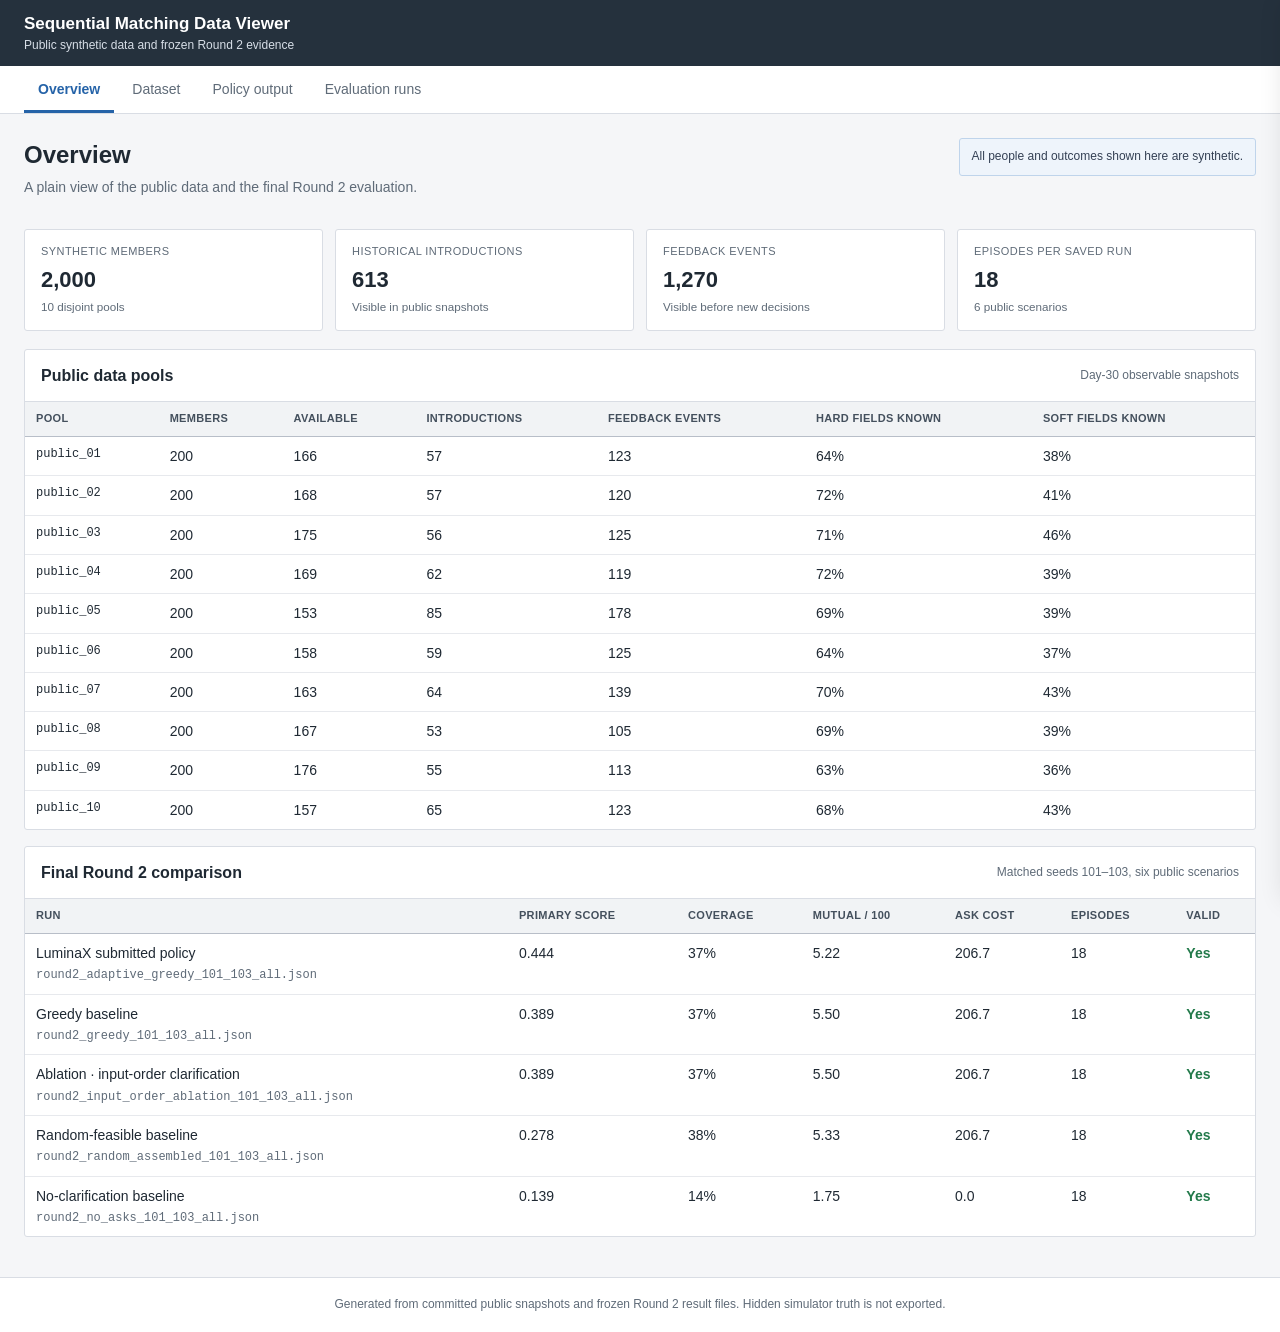
==== commit 98282aea: "Clarify dashboard evidence source" ====
--- a/index.html
+++ b/index.html
@@ -124,7 +124,7 @@
   </aside>
   <div class="scrim" id="drawer-scrim"></div>
 
-  <footer>Generated from committed public snapshots and saved local result files. Hidden simulator truth is not exported.</footer>
+  <footer>Generated from committed public snapshots and frozen Round 2 result files. Hidden simulator truth is not exported.</footer>
   <script src="app.js"></script>
 </body>
 </html>
